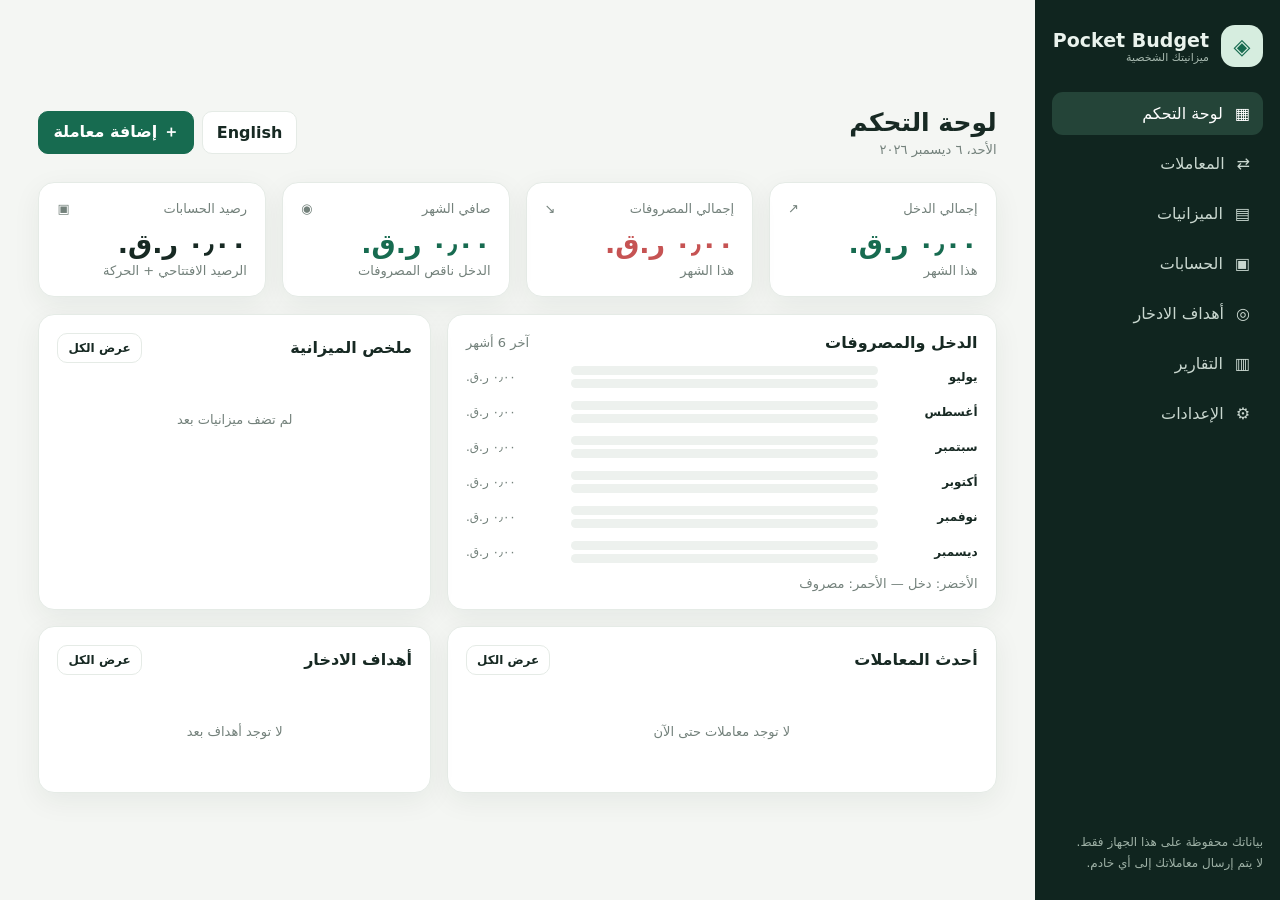
==== index.html @ aff509b7 "Add Pocket Budget personal finance web app" ====
<!doctype html>
<html lang="ar" dir="rtl">
<head>
<meta charset="utf-8"><meta name="viewport" content="width=device-width,initial-scale=1">
<meta name="theme-color" content="#10251f"><meta name="description" content="Pocket Budget — ميزانيتك الشخصية ببساطة">
<title>Pocket Budget | ميزانيتك الشخصية</title>
<style>
:root{--bg:#f4f6f3;--panel:#fff;--ink:#172923;--muted:#73817b;--line:#e5ebe6;--green:#176b50;--green2:#e8f3ed;--red:#c65353;--amber:#bd8733;--shadow:0 8px 28px #142b2010}
*{box-sizing:border-box}body{margin:0;background:var(--bg);color:var(--ink);font-family:system-ui,-apple-system,"Segoe UI",Tahoma,Arial,sans-serif}button,input,select,textarea{font:inherit}button{cursor:pointer}.app{display:grid;grid-template-columns:245px 1fr;min-height:100vh}.side{background:#10251f;color:#eaf3ed;padding:25px 17px;display:flex;flex-direction:column;gap:25px}.brand{display:flex;align-items:center;gap:12px;font-size:19px;font-weight:800}.logo{width:42px;height:42px;border-radius:14px;background:#d6eddf;color:#176b50;display:grid;place-items:center;font-size:22px}.side small{color:#a7b9af}.nav{display:grid;gap:7px}.nav button{border:0;background:transparent;color:#c9d7cf;text-align:right;padding:12px 13px;border-radius:11px;display:flex;gap:12px;align-items:center}.nav button.active,.nav button:hover{background:#244438;color:#fff}.side-foot{margin-top:auto;font-size:12px;color:#9eb1a6;line-height:1.8}.main{padding:27px clamp(16px,3vw,42px);max-width:1500px;width:100%;margin:auto}.top{display:flex;justify-content:space-between;align-items:center;gap:12px;margin-bottom:25px}.top h1{font-size:25px;margin:0 0 5px}.sub{color:var(--muted);font-size:13px}.actions{display:flex;gap:8px;flex-wrap:wrap}.btn{border:1px solid var(--line);background:#fff;color:var(--ink);padding:10px 14px;border-radius:10px;font-weight:650}.btn.primary{background:var(--green);border-color:var(--green);color:white}.btn.danger{color:var(--red)}.btn.small{padding:7px 10px;font-size:12px}.grid{display:grid;gap:16px}.stats{grid-template-columns:repeat(4,minmax(0,1fr));margin-bottom:17px}.card{background:var(--panel);border:1px solid var(--line);border-radius:16px;padding:18px;box-shadow:var(--shadow);min-width:0}.stat-label{font-size:13px;color:var(--muted);display:flex;justify-content:space-between}.stat-value{font-size:clamp(20px,2.2vw,27px);font-weight:800;margin:12px 0 4px;direction:ltr;text-align:right}.positive{color:var(--green)}.negative{color:var(--red)}.muted{color:var(--muted)}.two{grid-template-columns:1.4fr 1fr}.section-head{display:flex;justify-content:space-between;align-items:center;gap:10px;margin-bottom:14px}.section-head h2{font-size:16px;margin:0}.bars{display:grid;gap:13px}.barrow{display:grid;grid-template-columns:90px 1fr 95px;gap:10px;align-items:center;font-size:12px}.track{height:9px;border-radius:20px;background:#edf1ee;overflow:hidden}.fill{height:100%;border-radius:20px;background:var(--green)}.fill.red{background:#d66d6d}.list{display:grid;gap:0}.item{display:flex;justify-content:space-between;align-items:center;gap:12px;padding:13px 0;border-bottom:1px solid var(--line)}.item:last-child{border:0}.item-main{display:flex;align-items:center;gap:11px;min-width:0}.bubble{width:37px;height:37px;display:grid;place-items:center;background:var(--green2);border-radius:12px;flex:none}.item-title{font-weight:700;font-size:13px}.item-meta{font-size:11px;color:var(--muted);margin-top:3px}.amount{font-weight:750;white-space:nowrap;direction:ltr}.table-wrap{overflow:auto}table{width:100%;border-collapse:collapse;white-space:nowrap}th,td{text-align:right;padding:13px 10px;border-bottom:1px solid var(--line);font-size:13px}th{color:var(--muted);font-weight:600;font-size:12px}td .tag{font-size:11px;padding:4px 8px;border-radius:20px;background:#edf2ee}.empty{text-align:center;padding:35px 10px;color:var(--muted);font-size:13px}.formgrid{display:grid;grid-template-columns:1fr 1fr;gap:12px}.field{display:grid;gap:6px}.field.full{grid-column:1/-1}.field label{font-size:12px;color:var(--muted);font-weight:650}.field input,.field select,.field textarea{width:100%;border:1px solid var(--line);background:#fff;border-radius:9px;padding:11px;color:var(--ink);outline:none}.field input:focus,.field select:focus{border-color:var(--green)}.modal{position:fixed;inset:0;background:#071b13a8;display:none;place-items:center;padding:16px;z-index:5}.modal.show{display:grid}.dialog{background:#fff;border-radius:17px;padding:22px;width:min(540px,100%);max-height:90vh;overflow:auto}.dialog-head{display:flex;justify-content:space-between;align-items:center;margin-bottom:17px}.dialog-head h2{margin:0;font-size:18px}.close{border:0;background:#f1f4f1;border-radius:9px;width:34px;height:34px}.progress{height:8px;background:#edf1ee;border-radius:20px;overflow:hidden;margin:10px 0}.progress span{display:block;height:100%;background:var(--green)}.page{display:none}.page.active{display:block}.notice{background:#fff8e9;border:1px solid #f1dfb8;color:#79591f;border-radius:12px;padding:12px 14px;font-size:12px;line-height:1.8;margin-bottom:16px}.toolbar{display:flex;gap:8px;flex-wrap:wrap;margin-bottom:14px}.toolbar input,.toolbar select{border:1px solid var(--line);border-radius:9px;background:#fff;padding:9px}.goal-card{display:grid;grid-template-columns:1fr auto;gap:8px;align-items:center}.goal-card .progress{grid-column:1/-1}.footnote{font-size:11px;color:var(--muted);line-height:1.8;margin-top:16px}
@media(max-width:900px){.app{grid-template-columns:1fr}.side{padding:12px 14px;gap:12px}.brand{font-size:16px}.logo{width:35px;height:35px}.nav{display:flex;overflow:auto}.nav button{white-space:nowrap;padding:9px 11px;font-size:12px}.side-foot{display:none}.main{padding:18px 13px}.stats{grid-template-columns:repeat(2,minmax(0,1fr))}.two{grid-template-columns:1fr}.top{align-items:flex-start}.top h1{font-size:21px}}
@media(max-width:430px){.formgrid{grid-template-columns:1fr}.field.full{grid-column:auto}.barrow{grid-template-columns:75px 1fr 78px}.btn{padding:9px 11px;font-size:12px}}
</style>
</head>
<body>
<div class="app">
<aside class="side"><div class="brand"><div class="logo">◈</div><div>Pocket Budget<small style="display:block;font-size:11px;font-weight:400">ميزانيتك الشخصية</small></div></div>
<nav class="nav" id="nav">
<button class="active" data-page="dashboard">▦ <span data-ar="لوحة التحكم" data-en="Dashboard">لوحة التحكم</span></button>
<button data-page="transactions">⇄ <span data-ar="المعاملات" data-en="Transactions">المعاملات</span></button>
<button data-page="budgets">▤ <span data-ar="الميزانيات" data-en="Budgets">الميزانيات</span></button>
<button data-page="accounts">▣ <span data-ar="الحسابات" data-en="Accounts">الحسابات</span></button>
<button data-page="goals">◎ <span data-ar="أهداف الادخار" data-en="Savings goals">أهداف الادخار</span></button>
<button data-page="reports">▥ <span data-ar="التقارير" data-en="Reports">التقارير</span></button>
<button data-page="settings">⚙ <span data-ar="الإعدادات" data-en="Settings">الإعدادات</span></button>
</nav><div class="side-foot">بياناتك محفوظة على هذا الجهاز فقط.<br>لا يتم إرسال معاملاتك إلى أي خادم.</div></aside>
<main class="main">
<header class="top"><div><h1 id="pageTitle">لوحة التحكم</h1><div class="sub" id="today"></div></div><div class="actions"><button class="btn" id="langBtn">English</button><button class="btn primary" id="quickAdd">＋ إضافة معاملة</button></div></header>
<section class="page active" id="dashboard">
<div class="grid stats">
<div class="card"><div class="stat-label">إجمالي الدخل <span>↗</span></div><div class="stat-value positive" id="incomeStat">0</div><div class="sub">هذا الشهر</div></div>
<div class="card"><div class="stat-label">إجمالي المصروفات <span>↘</span></div><div class="stat-value negative" id="expenseStat">0</div><div class="sub">هذا الشهر</div></div>
<div class="card"><div class="stat-label">صافي الشهر <span>◉</span></div><div class="stat-value" id="netStat">0</div><div class="sub">الدخل ناقص المصروفات</div></div>
<div class="card"><div class="stat-label">رصيد الحسابات <span>▣</span></div><div class="stat-value" id="balanceStat">0</div><div class="sub">الرصيد الافتتاحي + الحركة</div></div>
</div>
<div class="grid two">
<div class="card"><div class="section-head"><h2>الدخل والمصروفات</h2><span class="sub">آخر 6 أشهر</span></div><div id="monthBars" class="bars"></div></div>
<div class="card"><div class="section-head"><h2>ملخص الميزانية</h2><button class="btn small" data-goto="budgets">عرض الكل</button></div><div id="budgetSummary"></div></div>
<div class="card"><div class="section-head"><h2>أحدث المعاملات</h2><button class="btn small" data-goto="transactions">عرض الكل</button></div><div id="recentList" class="list"></div></div>
<div class="card"><div class="section-head"><h2>أهداف الادخار</h2><button class="btn small" data-goto="goals">عرض الكل</button></div><div id="goalSummary"></div></div>
</div>
</section>
<section class="page" id="transactions"><div class="card"><div class="section-head"><h2>سجل المعاملات</h2><button class="btn primary" id="addTransaction">＋ معاملة جديدة</button></div><div class="toolbar"><input id="txSearch" placeholder="بحث في الوصف أو التصنيف"><select id="txType"><option value="all">كل الأنواع</option><option value="income">دخل</option><option value="expense">مصروف</option></select><input type="month" id="txMonth"></div><div class="table-wrap"><table><thead><tr><th>التاريخ</th><th>الوصف</th><th>التصنيف</th><th>الحساب</th><th>النوع</th><th>المبلغ</th><th></th></tr></thead><tbody id="txRows"></tbody></table></div></div></section>
<section class="page" id="budgets"><div class="card"><div class="section-head"><h2>الميزانيات الشهرية حسب التصنيف</h2><button class="btn primary" id="addBudget">＋ ميزانية جديدة</button></div><div id="budgetList"></div></div></section>
<section class="page" id="accounts"><div class="card"><div class="section-head"><h2>الحسابات والمحافظ</h2><button class="btn primary" id="addAccount">＋ حساب جديد</button></div><div id="accountList"></div><p class="footnote">يتم احتساب رصيد كل حساب من الرصيد الافتتاحي مضافًا إليه الدخل ومطروحًا منه المصروفات المسجلة عليه. لا تسجل التحويل بين حساباتك كدخل أو مصروف؛ دعم التحويلات الداخلية سيضاف في مرحلة لاحقة.</p></div></section>
<section class="page" id="goals"><div class="card"><div class="section-head"><h2>أهداف الادخار</h2><button class="btn primary" id="addGoal">＋ هدف جديد</button></div><div id="goalList"></div></div></section>
<section class="page" id="reports"><div class="grid two"><div class="card"><div class="section-head"><h2>ملخص الفترة</h2></div><div class="field"><label>الشهر</label><input type="month" id="reportMonth"></div><div id="reportSummary" style="margin-top:18px"></div></div><div class="card"><div class="section-head"><h2>المصروفات حسب التصنيف</h2></div><div id="categoryReport"></div></div></div><div class="card" style="margin-top:16px"><div class="section-head"><h2>النسخ والتصدير</h2></div><p class="sub">احتفظ بنسخة احتياطية دورية من بياناتك.</p><div class="actions"><button class="btn primary" id="exportJson">تصدير نسخة احتياطية JSON</button><button class="btn" id="exportCsv">تصدير المعاملات CSV</button><label class="btn" for="importFile">استيراد نسخة احتياطية</label><input id="importFile" type="file" accept=".json,application/json" hidden></div></div></section>
<section class="page" id="settings"><div class="card"><div class="section-head"><h2>إعدادات التطبيق</h2></div><div class="formgrid"><div class="field"><label>العملة الأساسية</label><select id="baseCurrency"><option value="QAR">QAR — ريال قطري</option><option value="EGP">EGP — جنيه مصري</option><option value="USD">USD — دولار أمريكي</option><option value="SAR">SAR — ريال سعودي</option><option value="AED">AED — درهم إماراتي</option></select></div><div class="field"><label>اللغة</label><select id="language"><option value="ar">العربية</option><option value="en">English</option></select></div></div><div class="notice" style="margin-top:16px">العملة الأساسية تستخدم لعرض الأرقام. في هذه النسخة، أدخل جميع المبالغ بنفس العملة المختارة؛ لا يوجد تحويل تلقائي بين العملات.</div><div class="actions"><button class="btn primary" id="saveSettings">حفظ الإعدادات</button><button class="btn danger" id="clearData">مسح جميع البيانات</button></div></div><div class="card" style="margin-top:16px"><h2 style="font-size:16px">الخصوصية والبيانات</h2><p class="sub">يستخدم التطبيق التخزين المحلي في المتصفح (Local Storage). مسح بيانات المتصفح أو تغيير الجهاز قد يؤدي إلى فقدان البيانات؛ استخدم النسخ الاحتياطي لاستعادتها. لا تضع معلومات مصرفية سرية أو كلمات مرور في التطبيق.</p></div></section>
</main></div>
<div class="modal" id="modal"><div class="dialog"><div class="dialog-head"><h2 id="modalTitle"></h2><button class="close" id="closeModal">×</button></div><form id="modalForm"><div id="modalFields" class="formgrid"></div><div class="actions" style="justify-content:flex-start;margin-top:18px"><button class="btn primary" type="submit">حفظ</button><button class="btn" type="button" id="cancelModal">إلغاء</button></div></form></div></div>
<script>
const KEY='pocketBudget.v1';
const defaults={currency:'QAR',language:'ar',accounts:[{id:'cash',name:'نقدي',opening:0}],transactions:[],budgets:[],goals:[]};
let state=load(),editId=null,modalKind='';
function load(){try{return {...defaults,...JSON.parse(localStorage.getItem(KEY)||'{}')}}catch{return structuredClone(defaults)}}
function save(){localStorage.setItem(KEY,JSON.stringify(state));render()}
const $=id=>document.getElementById(id), money=n=>new Intl.NumberFormat(state.language==='ar'?'ar-QA':'en-US',{style:'currency',currency:state.currency,maximumFractionDigits:2}).format(Number(n)||0), id=()=>Date.now().toString(36)+Math.random().toString(36).slice(2,7), monthNow=()=>new Date().toISOString().slice(0,7), esc=s=>String(s??'').replace(/[&<>"']/g,c=>({'&':'&amp;','<':'&lt;','>':'&gt;','"':'&quot;',"'":'&#39;'}[c]));
const cats={income:['راتب','عمل إضافي','استثمار','أخرى'],expense:['سكن','طعام','مواصلات','فواتير','صحة','تعليم','تسوق','ترفيه','التزامات','أخرى']};
function txFor(m,type){return state.transactions.filter(t=>t.date.startsWith(m)&&(!type||t.type===type))}
function totals(m){let a=txFor(m,'income').reduce((s,t)=>s+t.amount,0),b=txFor(m,'expense').reduce((s,t)=>s+t.amount,0);return {income:a,expense:b,net:a-b}}
function accountBalance(a){return a.opening+state.transactions.filter(t=>t.accountId===a.id).reduce((s,t)=>s+(t.type==='income'?t.amount:-t.amount),0)}
function fmtDate(d){return new Date(d+'T12:00:00').toLocaleDateString(state.language==='ar'?'ar-QA':'en-GB')}
function render(){let m=monthNow(),t=totals(m),balance=state.accounts.reduce((s,a)=>s+accountBalance(a),0);$('incomeStat').textContent=money(t.income);$('expenseStat').textContent=money(t.expense);$('netStat').textContent=money(t.net);$('netStat').className='stat-value '+(t.net>=0?'positive':'negative');$('balanceStat').textContent=money(balance);
$('today').textContent=new Date().toLocaleDateString(state.language==='ar'?'ar-QA':'en-GB',{weekday:'long',year:'numeric',month:'long',day:'numeric'});
renderBars();renderBudgetSummary();renderRecent();renderTransactions();renderBudgets();renderAccounts();renderGoals();renderReports();$('baseCurrency').value=state.currency;$('language').value=state.language}
function renderBars(){let arr=[];for(let i=5;i>=0;i--){let d=new Date();d.setDate(1);d.setMonth(d.getMonth()-i);let m=d.toISOString().slice(0,7);arr.push({label:d.toLocaleDateString(state.language==='ar'?'ar-QA':'en-US',{month:'short'}),...totals(m)})}let max=Math.max(1,...arr.flatMap(x=>[x.income,x.expense]));$('monthBars').innerHTML=arr.map(x=>'<div class="barrow"><b>'+x.label+'</b><div style="display:grid;gap:4px"><div class="track"><div class="fill" style="width:'+x.income/max*100+'%"></div></div><div class="track"><div class="fill red" style="width:'+x.expense/max*100+'%"></div></div></div><span class="muted" style="direction:ltr;text-align:left">'+money(x.income-x.expense)+'</span></div>').join('')+'<div class="sub">الأخضر: دخل — الأحمر: مصروف</div>'}
function renderBudgetSummary(){let m=monthNow(),bs=state.budgets; $('budgetSummary').innerHTML=bs.length?bs.slice(0,5).map(b=>{let used=txFor(m,'expense').filter(t=>t.category===b.category).reduce((s,t)=>s+t.amount,0),p=b.limit?Math.min(100,used/b.limit*100):0;return '<div style="margin:12px 0"><div class="section-head"><b style="font-size:13px">'+esc(b.category)+'</b><span class="sub">'+money(used)+' / '+money(b.limit)+'</span></div><div class="progress"><span style="width:'+p+'%;background:'+(p>=100?'#c65353':'var(--green)')+'"></span></div></div>'}).join(''):'<div class="empty">لم تضف ميزانيات بعد</div>'}
function renderRecent(){let arr=[...state.transactions].sort((a,b)=>b.date.localeCompare(a.date)).slice(0,5);$('recentList').innerHTML=arr.length?arr.map(txItem).join(''):'<div class="empty">لا توجد معاملات حتى الآن</div>'}
function txItem(t){return '<div class="item"><div class="item-main"><div class="bubble">'+(t.type==='income'?'↗':'↘')+'</div><div><div class="item-title">'+esc(t.description)+'</div><div class="item-meta">'+esc(t.category)+' · '+fmtDate(t.date)+'</div></div></div><div class="amount '+(t.type==='income'?'positive':'negative')+'">'+(t.type==='income'?'+':'−')+money(t.amount)+'</div></div>'}
function renderTransactions(){let q=($('txSearch')?.value||'').toLowerCase(),typ=$('txType')?.value||'all',mon=$('txMonth')?.value||'';let arr=[...state.transactions].filter(t=>(typ==='all'||t.type===typ)&&(!mon||t.date.startsWith(mon))&&(!q||(t.description+' '+t.category).toLowerCase().includes(q))).sort((a,b)=>b.date.localeCompare(a.date));$('txRows').innerHTML=arr.length?arr.map(t=>'<tr><td>'+fmtDate(t.date)+'</td><td>'+esc(t.description)+'</td><td>'+esc(t.category)+'</td><td>'+esc(state.accounts.find(a=>a.id===t.accountId)?.name||'—')+'</td><td><span class="tag">'+(t.type==='income'?'دخل':'مصروف')+'</span></td><td class="amount '+(t.type==='income'?'positive':'negative')+'">'+(t.type==='income'?'+':'−')+money(t.amount)+'</td><td><button class="btn small" onclick="editTx(\''+t.id+'\')">تعديل</button> <button class="btn small danger" onclick="delTx(\''+t.id+'\')">حذف</button></td></tr>').join(''):'<tr><td colspan="7" class="empty">لا توجد نتائج</td></tr>'}
function renderBudgets(){$('budgetList').innerHTML=state.budgets.length?state.budgets.map(b=>{let used=txFor(monthNow(),'expense').filter(t=>t.category===b.category).reduce((s,t)=>s+t.amount,0),p=b.limit?Math.min(100,used/b.limit*100):0;return '<div class="item"><div style="flex:1"><div class="section-head"><b>'+esc(b.category)+'</b><span class="sub">'+money(used)+' من '+money(b.limit)+'</span></div><div class="progress"><span style="width:'+p+'%;background:'+(p>=100?'#c65353':'var(--green)')+'"></span></div><div class="sub">'+(b.limit-used>=0?'متبقي '+money(b.limit-used):'تجاوزت الحد بمقدار '+money(used-b.limit))+'</div></div><button class="btn small danger" onclick="delBudget(\''+b.id+'\')">حذف</button></div>'}).join(''):'<div class="empty">أنشئ ميزانية لتحديد حدود الإنفاق الشهرية</div>'}
function renderAccounts(){$('accountList').innerHTML=state.accounts.map(a=>'<div class="item"><div class="item-main"><div class="bubble">▣</div><div><div class="item-title">'+esc(a.name)+'</div><div class="item-meta">الرصيد الافتتاحي: '+money(a.opening)+'</div></div></div><b class="amount">'+money(accountBalance(a))+'</b></div>').join('')}
function renderGoals(){let html=state.goals.length?state.goals.map(g=>{let p=g.target?Math.min(100,g.saved/g.target*100):0;return '<div class="item goal-card"><div><b>'+esc(g.name)+'</b><div class="sub">'+money(g.saved)+' من '+money(g.target)+'</div></div><button class="btn small" onclick="contribute(\''+g.id+'\')">＋ إضافة ادخار</button><div class="progress"><span style="width:'+p+'%"></span></div></div>'}).join(''):'<div class="empty">ابدأ بتحديد هدف ادخار</div>';$('goalList').innerHTML=html;$('goalSummary').innerHTML=state.goals.length?state.goals.slice(0,3).map(g=>'<div style="margin:12px 0"><b>'+esc(g.name)+'</b><div class="sub">'+money(g.saved)+' / '+money(g.target)+'</div><div class="progress"><span style="width:'+Math.min(100,g.saved/g.target*100)+'%"></span></div></div>').join(''):'<div class="empty">لا توجد أهداف بعد</div>'}
function renderReports(){let m=$('reportMonth')?.value||monthNow(),t=totals(m);$('reportSummary').innerHTML='<div class="item"><span>الدخل</span><b class="positive">'+money(t.income)+'</b></div><div class="item"><span>المصروفات</span><b class="negative">'+money(t.expense)+'</b></div><div class="item"><span>الصافي</span><b>'+money(t.net)+'</b></div>';let cats=[...new Set(txFor(m,'expense').map(x=>x.category))].map(c=>({c,v:txFor(m,'expense').filter(x=>x.category===c).reduce((s,x)=>s+x.amount,0)})).sort((a,b)=>b.v-a.v),max=Math.max(1,...cats.map(x=>x.v));$('categoryReport').innerHTML=cats.length?cats.map(x=>'<div style="margin:12px 0"><div class="section-head"><b>'+esc(x.c)+'</b><span class="sub">'+money(x.v)+'</span></div><div class="progress"><span style="width:'+x.v/max*100+'%"></span></div></div>').join(''):'<div class="empty">لا توجد مصروفات في هذه الفترة</div>'}
function go(page){document.querySelectorAll('.page').forEach(x=>x.classList.toggle('active',x.id===page));document.querySelectorAll('#nav button').forEach(x=>x.classList.toggle('active',x.dataset.page===page));$('pageTitle').textContent=document.querySelector('[data-page="'+page+'"] span').textContent; if(page==='transactions')renderTransactions()}
function openModal(kind,title,fields){modalKind=kind;editId=null;$('modalTitle').textContent=title;$('modalFields').innerHTML=fields.join('');$('modal').classList.add('show')}
function field(name,label,type='text',value='',opts='',full=false){return '<div class="field '+(full?'full':'')+'"><label>'+label+'</label>'+(type==='select'?'<select name="'+name+'">'+opts+'</select>':'<input name="'+name+'" type="'+type+'" value="'+esc(value)+'" '+(type==='number'?'min="0" step="0.01"':'')+' required>')+'</div>'}
function selectOpts(arr,selected){return arr.map(x=>'<option '+(x===selected?'selected':'')+'>'+esc(x)+'</option>').join('')}
function txForm(t={}){let type=t.type||'expense';openModal('tx',t.id?'تعديل المعاملة':'إضافة معاملة',[field('type','النوع','select',type,'<option value="expense">مصروف</option><option value="income">دخل</option>'),field('amount','المبلغ','number',t.amount||''),field('description','الوصف','text',t.description||''),field('date','التاريخ','date',t.date||new Date().toISOString().slice(0,10)),field('category','التصنيف','select',t.category||cats[type][0],selectOpts(cats[type],t.category||cats[type][0])),field('accountId','الحساب','select',t.accountId||state.accounts[0]?.id,state.accounts.map(a=>'<option value="'+a.id+'" '+(a.id===(t.accountId||state.accounts[0]?.id)?'selected':'')+'>'+esc(a.name)+'</option>').join(''))]);editId=t.id||null}
function editTx(i){let t=state.transactions.find(x=>x.id===i);if(t)txForm(t)}function delTx(i){if(confirm('هل تريد حذف هذه المعاملة؟')){state.transactions=state.transactions.filter(x=>x.id!==i);save()}}
function delBudget(i){state.budgets=state.budgets.filter(x=>x.id!==i);save()}
function contribute(i){let g=state.goals.find(x=>x.id===i),v=Number(prompt('كم تريد إضافته إلى الهدف؟'));if(g&&v>0){g.saved+=v;save()}}
$('modalForm').addEventListener('submit',e=>{e.preventDefault();let d=Object.fromEntries(new FormData(e.target));if(modalKind==='tx'){let obj={id:editId||id(),...d,amount:Number(d.amount)};if(editId)state.transactions=state.transactions.map(x=>x.id===editId?obj:x);else state.transactions.push(obj)}else if(modalKind==='budget'){state.budgets.push({id:id(),category:d.category,limit:Number(d.limit)})}else if(modalKind==='account'){state.accounts.push({id:id(),name:d.name,opening:Number(d.opening)})}else if(modalKind==='goal'){state.goals.push({id:id(),name:d.name,target:Number(d.target),saved:Number(d.saved||0)})}save();$('modal').classList.remove('show')});
$('closeModal').onclick=$('cancelModal').onclick=()=>$('modal').classList.remove('show');
$('addTransaction').onclick=$('quickAdd').onclick=()=>txForm();
$('addBudget').onclick=()=>openModal('budget','ميزانية جديدة',[field('category','التصنيف','select',cats.expense[0],selectOpts(cats.expense)),field('limit','الحد الشهري','number','')]);
$('addAccount').onclick=()=>openModal('account','حساب جديد',[field('name','اسم الحساب','text',''),field('opening','الرصيد الافتتاحي','number','0')]);
$('addGoal').onclick=()=>openModal('goal','هدف ادخار جديد',[field('name','اسم الهدف','text',''),field('target','المبلغ المستهدف','number',''),field('saved','المبلغ المدخر حاليًا','number','0')]);
$('nav').onclick=e=>{let b=e.target.closest('button[data-page]');if(b)go(b.dataset.page)};
document.querySelectorAll('[data-goto]').forEach(b=>b.onclick=()=>go(b.dataset.goto));
['txSearch','txType','txMonth'].forEach(x=>$(x).addEventListener('input',renderTransactions));$('reportMonth').value=monthNow();$('reportMonth').onchange=renderReports;
$('saveSettings').onclick=()=>{state.currency=$('baseCurrency').value;state.language=$('language').value;document.documentElement.lang=state.language;document.documentElement.dir=state.language==='ar'?'rtl':'ltr';save()};
$('langBtn').onclick=()=>{state.language=state.language==='ar'?'en':'ar';$('language').value=state.language;document.documentElement.lang=state.language;document.documentElement.dir=state.language==='ar'?'rtl':'ltr';save()};
$('clearData').onclick=()=>{if(confirm('سيتم حذف جميع المعاملات والحسابات والميزانيات والأهداف نهائيًا من هذا الجهاز. هل أنت متأكد؟')){state=structuredClone(defaults);save()}};
$('exportJson').onclick=()=>download('pocket-budget-backup.json',JSON.stringify(state,null,2),'application/json');
$('exportCsv').onclick=()=>{let rows=[['date','type','description','category','account','amount'],...state.transactions.map(t=>[t.date,t.type,t.description,t.category,state.accounts.find(a=>a.id===t.accountId)?.name||'',t.amount])];download('pocket-budget-transactions.csv','\ufeff'+rows.map(r=>r.map(v=>'"'+String(v).replace(/"/g,'""')+'"').join(',')).join('\n'),'text/csv;charset=utf-8')};
function download(name,data,type){let a=document.createElement('a'),u=URL.createObjectURL(new Blob([data],{type}));a.href=u;a.download=name;a.click();URL.revokeObjectURL(u)}
$('importFile').onchange=async e=>{let f=e.target.files[0];if(!f)return;try{let x=JSON.parse(await f.text());if(!Array.isArray(x.transactions)||!Array.isArray(x.accounts))throw Error();if(confirm('سيتم استبدال البيانات الحالية بمحتوى النسخة الاحتياطية. متابعة؟')){state={...defaults,...x};save();alert('تم استيراد النسخة الاحتياطية')}}catch{alert('ملف غير صالح أو ليس نسخة Pocket Budget')}e.target.value=''};
render();
</script>
</body></html>
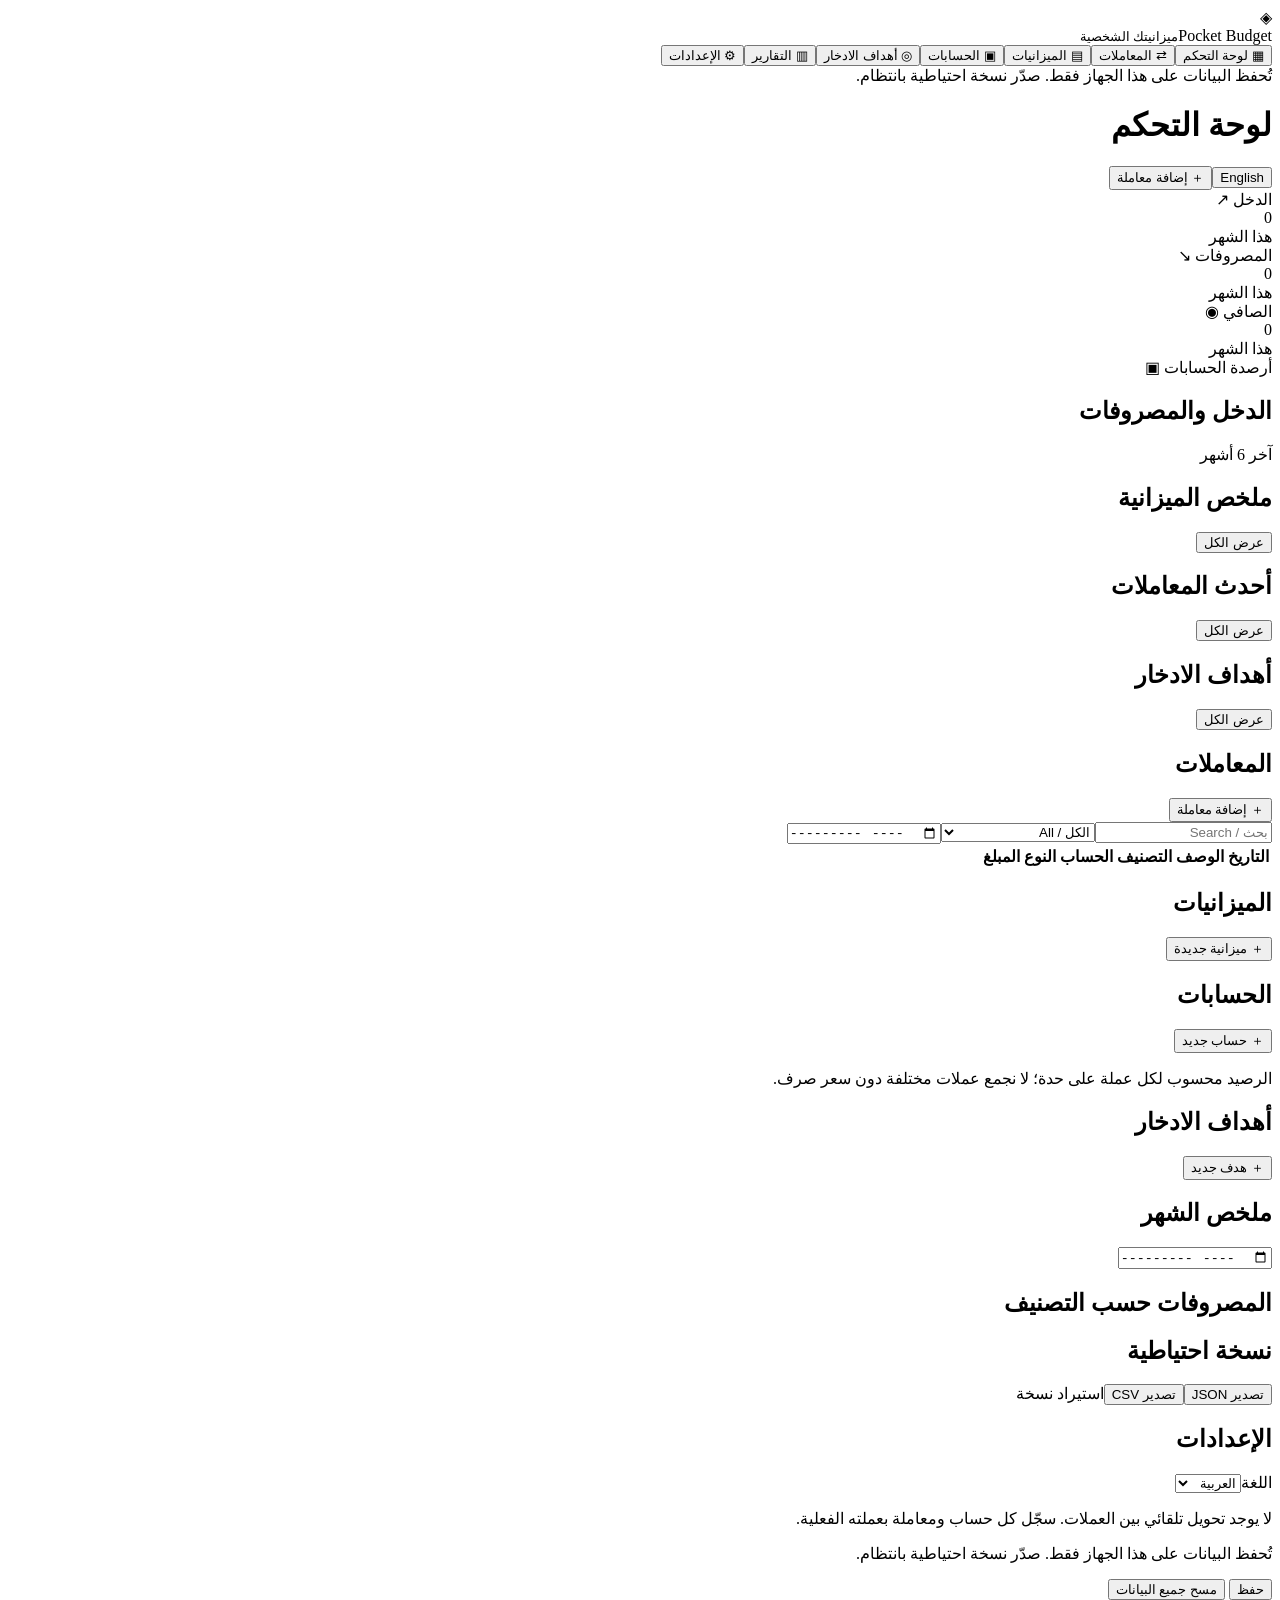
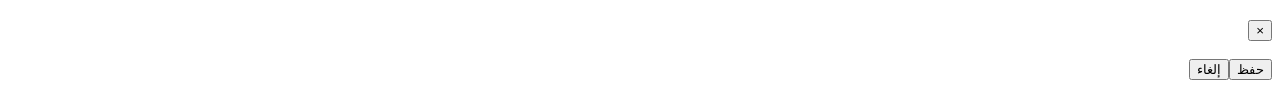
==== commit fd78c938: "Upgrade Pocket Budget into offline-first multilingual finance app" ====
--- a/index.html
+++ b/index.html
@@ -1,100 +1,13 @@
 <!doctype html>
-<html lang="ar" dir="rtl">
-<head>
-<meta charset="utf-8"><meta name="viewport" content="width=device-width,initial-scale=1">
-<meta name="theme-color" content="#10251f"><meta name="description" content="Pocket Budget — ميزانيتك الشخصية ببساطة">
-<title>Pocket Budget | ميزانيتك الشخصية</title>
-<style>
-:root{--bg:#f4f6f3;--panel:#fff;--ink:#172923;--muted:#73817b;--line:#e5ebe6;--green:#176b50;--green2:#e8f3ed;--red:#c65353;--amber:#bd8733;--shadow:0 8px 28px #142b2010}
-*{box-sizing:border-box}body{margin:0;background:var(--bg);color:var(--ink);font-family:system-ui,-apple-system,"Segoe UI",Tahoma,Arial,sans-serif}button,input,select,textarea{font:inherit}button{cursor:pointer}.app{display:grid;grid-template-columns:245px 1fr;min-height:100vh}.side{background:#10251f;color:#eaf3ed;padding:25px 17px;display:flex;flex-direction:column;gap:25px}.brand{display:flex;align-items:center;gap:12px;font-size:19px;font-weight:800}.logo{width:42px;height:42px;border-radius:14px;background:#d6eddf;color:#176b50;display:grid;place-items:center;font-size:22px}.side small{color:#a7b9af}.nav{display:grid;gap:7px}.nav button{border:0;background:transparent;color:#c9d7cf;text-align:right;padding:12px 13px;border-radius:11px;display:flex;gap:12px;align-items:center}.nav button.active,.nav button:hover{background:#244438;color:#fff}.side-foot{margin-top:auto;font-size:12px;color:#9eb1a6;line-height:1.8}.main{padding:27px clamp(16px,3vw,42px);max-width:1500px;width:100%;margin:auto}.top{display:flex;justify-content:space-between;align-items:center;gap:12px;margin-bottom:25px}.top h1{font-size:25px;margin:0 0 5px}.sub{color:var(--muted);font-size:13px}.actions{display:flex;gap:8px;flex-wrap:wrap}.btn{border:1px solid var(--line);background:#fff;color:var(--ink);padding:10px 14px;border-radius:10px;font-weight:650}.btn.primary{background:var(--green);border-color:var(--green);color:white}.btn.danger{color:var(--red)}.btn.small{padding:7px 10px;font-size:12px}.grid{display:grid;gap:16px}.stats{grid-template-columns:repeat(4,minmax(0,1fr));margin-bottom:17px}.card{background:var(--panel);border:1px solid var(--line);border-radius:16px;padding:18px;box-shadow:var(--shadow);min-width:0}.stat-label{font-size:13px;color:var(--muted);display:flex;justify-content:space-between}.stat-value{font-size:clamp(20px,2.2vw,27px);font-weight:800;margin:12px 0 4px;direction:ltr;text-align:right}.positive{color:var(--green)}.negative{color:var(--red)}.muted{color:var(--muted)}.two{grid-template-columns:1.4fr 1fr}.section-head{display:flex;justify-content:space-between;align-items:center;gap:10px;margin-bottom:14px}.section-head h2{font-size:16px;margin:0}.bars{display:grid;gap:13px}.barrow{display:grid;grid-template-columns:90px 1fr 95px;gap:10px;align-items:center;font-size:12px}.track{height:9px;border-radius:20px;background:#edf1ee;overflow:hidden}.fill{height:100%;border-radius:20px;background:var(--green)}.fill.red{background:#d66d6d}.list{display:grid;gap:0}.item{display:flex;justify-content:space-between;align-items:center;gap:12px;padding:13px 0;border-bottom:1px solid var(--line)}.item:last-child{border:0}.item-main{display:flex;align-items:center;gap:11px;min-width:0}.bubble{width:37px;height:37px;display:grid;place-items:center;background:var(--green2);border-radius:12px;flex:none}.item-title{font-weight:700;font-size:13px}.item-meta{font-size:11px;color:var(--muted);margin-top:3px}.amount{font-weight:750;white-space:nowrap;direction:ltr}.table-wrap{overflow:auto}table{width:100%;border-collapse:collapse;white-space:nowrap}th,td{text-align:right;padding:13px 10px;border-bottom:1px solid var(--line);font-size:13px}th{color:var(--muted);font-weight:600;font-size:12px}td .tag{font-size:11px;padding:4px 8px;border-radius:20px;background:#edf2ee}.empty{text-align:center;padding:35px 10px;color:var(--muted);font-size:13px}.formgrid{display:grid;grid-template-columns:1fr 1fr;gap:12px}.field{display:grid;gap:6px}.field.full{grid-column:1/-1}.field label{font-size:12px;color:var(--muted);font-weight:650}.field input,.field select,.field textarea{width:100%;border:1px solid var(--line);background:#fff;border-radius:9px;padding:11px;color:var(--ink);outline:none}.field input:focus,.field select:focus{border-color:var(--green)}.modal{position:fixed;inset:0;background:#071b13a8;display:none;place-items:center;padding:16px;z-index:5}.modal.show{display:grid}.dialog{background:#fff;border-radius:17px;padding:22px;width:min(540px,100%);max-height:90vh;overflow:auto}.dialog-head{display:flex;justify-content:space-between;align-items:center;margin-bottom:17px}.dialog-head h2{margin:0;font-size:18px}.close{border:0;background:#f1f4f1;border-radius:9px;width:34px;height:34px}.progress{height:8px;background:#edf1ee;border-radius:20px;overflow:hidden;margin:10px 0}.progress span{display:block;height:100%;background:var(--green)}.page{display:none}.page.active{display:block}.notice{background:#fff8e9;border:1px solid #f1dfb8;color:#79591f;border-radius:12px;padding:12px 14px;font-size:12px;line-height:1.8;margin-bottom:16px}.toolbar{display:flex;gap:8px;flex-wrap:wrap;margin-bottom:14px}.toolbar input,.toolbar select{border:1px solid var(--line);border-radius:9px;background:#fff;padding:9px}.goal-card{display:grid;grid-template-columns:1fr auto;gap:8px;align-items:center}.goal-card .progress{grid-column:1/-1}.footnote{font-size:11px;color:var(--muted);line-height:1.8;margin-top:16px}
-@media(max-width:900px){.app{grid-template-columns:1fr}.side{padding:12px 14px;gap:12px}.brand{font-size:16px}.logo{width:35px;height:35px}.nav{display:flex;overflow:auto}.nav button{white-space:nowrap;padding:9px 11px;font-size:12px}.side-foot{display:none}.main{padding:18px 13px}.stats{grid-template-columns:repeat(2,minmax(0,1fr))}.two{grid-template-columns:1fr}.top{align-items:flex-start}.top h1{font-size:21px}}
-@media(max-width:430px){.formgrid{grid-template-columns:1fr}.field.full{grid-column:auto}.barrow{grid-template-columns:75px 1fr 78px}.btn{padding:9px 11px;font-size:12px}}
-</style>
-</head>
-<body>
-<div class="app">
-<aside class="side"><div class="brand"><div class="logo">◈</div><div>Pocket Budget<small style="display:block;font-size:11px;font-weight:400">ميزانيتك الشخصية</small></div></div>
-<nav class="nav" id="nav">
-<button class="active" data-page="dashboard">▦ <span data-ar="لوحة التحكم" data-en="Dashboard">لوحة التحكم</span></button>
-<button data-page="transactions">⇄ <span data-ar="المعاملات" data-en="Transactions">المعاملات</span></button>
-<button data-page="budgets">▤ <span data-ar="الميزانيات" data-en="Budgets">الميزانيات</span></button>
-<button data-page="accounts">▣ <span data-ar="الحسابات" data-en="Accounts">الحسابات</span></button>
-<button data-page="goals">◎ <span data-ar="أهداف الادخار" data-en="Savings goals">أهداف الادخار</span></button>
-<button data-page="reports">▥ <span data-ar="التقارير" data-en="Reports">التقارير</span></button>
-<button data-page="settings">⚙ <span data-ar="الإعدادات" data-en="Settings">الإعدادات</span></button>
-</nav><div class="side-foot">بياناتك محفوظة على هذا الجهاز فقط.<br>لا يتم إرسال معاملاتك إلى أي خادم.</div></aside>
-<main class="main">
-<header class="top"><div><h1 id="pageTitle">لوحة التحكم</h1><div class="sub" id="today"></div></div><div class="actions"><button class="btn" id="langBtn">English</button><button class="btn primary" id="quickAdd">＋ إضافة معاملة</button></div></header>
-<section class="page active" id="dashboard">
-<div class="grid stats">
-<div class="card"><div class="stat-label">إجمالي الدخل <span>↗</span></div><div class="stat-value positive" id="incomeStat">0</div><div class="sub">هذا الشهر</div></div>
-<div class="card"><div class="stat-label">إجمالي المصروفات <span>↘</span></div><div class="stat-value negative" id="expenseStat">0</div><div class="sub">هذا الشهر</div></div>
-<div class="card"><div class="stat-label">صافي الشهر <span>◉</span></div><div class="stat-value" id="netStat">0</div><div class="sub">الدخل ناقص المصروفات</div></div>
-<div class="card"><div class="stat-label">رصيد الحسابات <span>▣</span></div><div class="stat-value" id="balanceStat">0</div><div class="sub">الرصيد الافتتاحي + الحركة</div></div>
-</div>
-<div class="grid two">
-<div class="card"><div class="section-head"><h2>الدخل والمصروفات</h2><span class="sub">آخر 6 أشهر</span></div><div id="monthBars" class="bars"></div></div>
-<div class="card"><div class="section-head"><h2>ملخص الميزانية</h2><button class="btn small" data-goto="budgets">عرض الكل</button></div><div id="budgetSummary"></div></div>
-<div class="card"><div class="section-head"><h2>أحدث المعاملات</h2><button class="btn small" data-goto="transactions">عرض الكل</button></div><div id="recentList" class="list"></div></div>
-<div class="card"><div class="section-head"><h2>أهداف الادخار</h2><button class="btn small" data-goto="goals">عرض الكل</button></div><div id="goalSummary"></div></div>
-</div>
-</section>
-<section class="page" id="transactions"><div class="card"><div class="section-head"><h2>سجل المعاملات</h2><button class="btn primary" id="addTransaction">＋ معاملة جديدة</button></div><div class="toolbar"><input id="txSearch" placeholder="بحث في الوصف أو التصنيف"><select id="txType"><option value="all">كل الأنواع</option><option value="income">دخل</option><option value="expense">مصروف</option></select><input type="month" id="txMonth"></div><div class="table-wrap"><table><thead><tr><th>التاريخ</th><th>الوصف</th><th>التصنيف</th><th>الحساب</th><th>النوع</th><th>المبلغ</th><th></th></tr></thead><tbody id="txRows"></tbody></table></div></div></section>
-<section class="page" id="budgets"><div class="card"><div class="section-head"><h2>الميزانيات الشهرية حسب التصنيف</h2><button class="btn primary" id="addBudget">＋ ميزانية جديدة</button></div><div id="budgetList"></div></div></section>
-<section class="page" id="accounts"><div class="card"><div class="section-head"><h2>الحسابات والمحافظ</h2><button class="btn primary" id="addAccount">＋ حساب جديد</button></div><div id="accountList"></div><p class="footnote">يتم احتساب رصيد كل حساب من الرصيد الافتتاحي مضافًا إليه الدخل ومطروحًا منه المصروفات المسجلة عليه. لا تسجل التحويل بين حساباتك كدخل أو مصروف؛ دعم التحويلات الداخلية سيضاف في مرحلة لاحقة.</p></div></section>
-<section class="page" id="goals"><div class="card"><div class="section-head"><h2>أهداف الادخار</h2><button class="btn primary" id="addGoal">＋ هدف جديد</button></div><div id="goalList"></div></div></section>
-<section class="page" id="reports"><div class="grid two"><div class="card"><div class="section-head"><h2>ملخص الفترة</h2></div><div class="field"><label>الشهر</label><input type="month" id="reportMonth"></div><div id="reportSummary" style="margin-top:18px"></div></div><div class="card"><div class="section-head"><h2>المصروفات حسب التصنيف</h2></div><div id="categoryReport"></div></div></div><div class="card" style="margin-top:16px"><div class="section-head"><h2>النسخ والتصدير</h2></div><p class="sub">احتفظ بنسخة احتياطية دورية من بياناتك.</p><div class="actions"><button class="btn primary" id="exportJson">تصدير نسخة احتياطية JSON</button><button class="btn" id="exportCsv">تصدير المعاملات CSV</button><label class="btn" for="importFile">استيراد نسخة احتياطية</label><input id="importFile" type="file" accept=".json,application/json" hidden></div></div></section>
-<section class="page" id="settings"><div class="card"><div class="section-head"><h2>إعدادات التطبيق</h2></div><div class="formgrid"><div class="field"><label>العملة الأساسية</label><select id="baseCurrency"><option value="QAR">QAR — ريال قطري</option><option value="EGP">EGP — جنيه مصري</option><option value="USD">USD — دولار أمريكي</option><option value="SAR">SAR — ريال سعودي</option><option value="AED">AED — درهم إماراتي</option></select></div><div class="field"><label>اللغة</label><select id="language"><option value="ar">العربية</option><option value="en">English</option></select></div></div><div class="notice" style="margin-top:16px">العملة الأساسية تستخدم لعرض الأرقام. في هذه النسخة، أدخل جميع المبالغ بنفس العملة المختارة؛ لا يوجد تحويل تلقائي بين العملات.</div><div class="actions"><button class="btn primary" id="saveSettings">حفظ الإعدادات</button><button class="btn danger" id="clearData">مسح جميع البيانات</button></div></div><div class="card" style="margin-top:16px"><h2 style="font-size:16px">الخصوصية والبيانات</h2><p class="sub">يستخدم التطبيق التخزين المحلي في المتصفح (Local Storage). مسح بيانات المتصفح أو تغيير الجهاز قد يؤدي إلى فقدان البيانات؛ استخدم النسخ الاحتياطي لاستعادتها. لا تضع معلومات مصرفية سرية أو كلمات مرور في التطبيق.</p></div></section>
-</main></div>
-<div class="modal" id="modal"><div class="dialog"><div class="dialog-head"><h2 id="modalTitle"></h2><button class="close" id="closeModal">×</button></div><form id="modalForm"><div id="modalFields" class="formgrid"></div><div class="actions" style="justify-content:flex-start;margin-top:18px"><button class="btn primary" type="submit">حفظ</button><button class="btn" type="button" id="cancelModal">إلغاء</button></div></form></div></div>
-<script>
-const KEY='pocketBudget.v1';
-const defaults={currency:'QAR',language:'ar',accounts:[{id:'cash',name:'نقدي',opening:0}],transactions:[],budgets:[],goals:[]};
-let state=load(),editId=null,modalKind='';
-function load(){try{return {...defaults,...JSON.parse(localStorage.getItem(KEY)||'{}')}}catch{return structuredClone(defaults)}}
-function save(){localStorage.setItem(KEY,JSON.stringify(state));render()}
-const $=id=>document.getElementById(id), money=n=>new Intl.NumberFormat(state.language==='ar'?'ar-QA':'en-US',{style:'currency',currency:state.currency,maximumFractionDigits:2}).format(Number(n)||0), id=()=>Date.now().toString(36)+Math.random().toString(36).slice(2,7), monthNow=()=>new Date().toISOString().slice(0,7), esc=s=>String(s??'').replace(/[&<>"']/g,c=>({'&':'&amp;','<':'&lt;','>':'&gt;','"':'&quot;',"'":'&#39;'}[c]));
-const cats={income:['راتب','عمل إضافي','استثمار','أخرى'],expense:['سكن','طعام','مواصلات','فواتير','صحة','تعليم','تسوق','ترفيه','التزامات','أخرى']};
-function txFor(m,type){return state.transactions.filter(t=>t.date.startsWith(m)&&(!type||t.type===type))}
-function totals(m){let a=txFor(m,'income').reduce((s,t)=>s+t.amount,0),b=txFor(m,'expense').reduce((s,t)=>s+t.amount,0);return {income:a,expense:b,net:a-b}}
-function accountBalance(a){return a.opening+state.transactions.filter(t=>t.accountId===a.id).reduce((s,t)=>s+(t.type==='income'?t.amount:-t.amount),0)}
-function fmtDate(d){return new Date(d+'T12:00:00').toLocaleDateString(state.language==='ar'?'ar-QA':'en-GB')}
-function render(){let m=monthNow(),t=totals(m),balance=state.accounts.reduce((s,a)=>s+accountBalance(a),0);$('incomeStat').textContent=money(t.income);$('expenseStat').textContent=money(t.expense);$('netStat').textContent=money(t.net);$('netStat').className='stat-value '+(t.net>=0?'positive':'negative');$('balanceStat').textContent=money(balance);
-$('today').textContent=new Date().toLocaleDateString(state.language==='ar'?'ar-QA':'en-GB',{weekday:'long',year:'numeric',month:'long',day:'numeric'});
-renderBars();renderBudgetSummary();renderRecent();renderTransactions();renderBudgets();renderAccounts();renderGoals();renderReports();$('baseCurrency').value=state.currency;$('language').value=state.language}
-function renderBars(){let arr=[];for(let i=5;i>=0;i--){let d=new Date();d.setDate(1);d.setMonth(d.getMonth()-i);let m=d.toISOString().slice(0,7);arr.push({label:d.toLocaleDateString(state.language==='ar'?'ar-QA':'en-US',{month:'short'}),...totals(m)})}let max=Math.max(1,...arr.flatMap(x=>[x.income,x.expense]));$('monthBars').innerHTML=arr.map(x=>'<div class="barrow"><b>'+x.label+'</b><div style="display:grid;gap:4px"><div class="track"><div class="fill" style="width:'+x.income/max*100+'%"></div></div><div class="track"><div class="fill red" style="width:'+x.expense/max*100+'%"></div></div></div><span class="muted" style="direction:ltr;text-align:left">'+money(x.income-x.expense)+'</span></div>').join('')+'<div class="sub">الأخضر: دخل — الأحمر: مصروف</div>'}
-function renderBudgetSummary(){let m=monthNow(),bs=state.budgets; $('budgetSummary').innerHTML=bs.length?bs.slice(0,5).map(b=>{let used=txFor(m,'expense').filter(t=>t.category===b.category).reduce((s,t)=>s+t.amount,0),p=b.limit?Math.min(100,used/b.limit*100):0;return '<div style="margin:12px 0"><div class="section-head"><b style="font-size:13px">'+esc(b.category)+'</b><span class="sub">'+money(used)+' / '+money(b.limit)+'</span></div><div class="progress"><span style="width:'+p+'%;background:'+(p>=100?'#c65353':'var(--green)')+'"></span></div></div>'}).join(''):'<div class="empty">لم تضف ميزانيات بعد</div>'}
-function renderRecent(){let arr=[...state.transactions].sort((a,b)=>b.date.localeCompare(a.date)).slice(0,5);$('recentList').innerHTML=arr.length?arr.map(txItem).join(''):'<div class="empty">لا توجد معاملات حتى الآن</div>'}
-function txItem(t){return '<div class="item"><div class="item-main"><div class="bubble">'+(t.type==='income'?'↗':'↘')+'</div><div><div class="item-title">'+esc(t.description)+'</div><div class="item-meta">'+esc(t.category)+' · '+fmtDate(t.date)+'</div></div></div><div class="amount '+(t.type==='income'?'positive':'negative')+'">'+(t.type==='income'?'+':'−')+money(t.amount)+'</div></div>'}
-function renderTransactions(){let q=($('txSearch')?.value||'').toLowerCase(),typ=$('txType')?.value||'all',mon=$('txMonth')?.value||'';let arr=[...state.transactions].filter(t=>(typ==='all'||t.type===typ)&&(!mon||t.date.startsWith(mon))&&(!q||(t.description+' '+t.category).toLowerCase().includes(q))).sort((a,b)=>b.date.localeCompare(a.date));$('txRows').innerHTML=arr.length?arr.map(t=>'<tr><td>'+fmtDate(t.date)+'</td><td>'+esc(t.description)+'</td><td>'+esc(t.category)+'</td><td>'+esc(state.accounts.find(a=>a.id===t.accountId)?.name||'—')+'</td><td><span class="tag">'+(t.type==='income'?'دخل':'مصروف')+'</span></td><td class="amount '+(t.type==='income'?'positive':'negative')+'">'+(t.type==='income'?'+':'−')+money(t.amount)+'</td><td><button class="btn small" onclick="editTx(\''+t.id+'\')">تعديل</button> <button class="btn small danger" onclick="delTx(\''+t.id+'\')">حذف</button></td></tr>').join(''):'<tr><td colspan="7" class="empty">لا توجد نتائج</td></tr>'}
-function renderBudgets(){$('budgetList').innerHTML=state.budgets.length?state.budgets.map(b=>{let used=txFor(monthNow(),'expense').filter(t=>t.category===b.category).reduce((s,t)=>s+t.amount,0),p=b.limit?Math.min(100,used/b.limit*100):0;return '<div class="item"><div style="flex:1"><div class="section-head"><b>'+esc(b.category)+'</b><span class="sub">'+money(used)+' من '+money(b.limit)+'</span></div><div class="progress"><span style="width:'+p+'%;background:'+(p>=100?'#c65353':'var(--green)')+'"></span></div><div class="sub">'+(b.limit-used>=0?'متبقي '+money(b.limit-used):'تجاوزت الحد بمقدار '+money(used-b.limit))+'</div></div><button class="btn small danger" onclick="delBudget(\''+b.id+'\')">حذف</button></div>'}).join(''):'<div class="empty">أنشئ ميزانية لتحديد حدود الإنفاق الشهرية</div>'}
-function renderAccounts(){$('accountList').innerHTML=state.accounts.map(a=>'<div class="item"><div class="item-main"><div class="bubble">▣</div><div><div class="item-title">'+esc(a.name)+'</div><div class="item-meta">الرصيد الافتتاحي: '+money(a.opening)+'</div></div></div><b class="amount">'+money(accountBalance(a))+'</b></div>').join('')}
-function renderGoals(){let html=state.goals.length?state.goals.map(g=>{let p=g.target?Math.min(100,g.saved/g.target*100):0;return '<div class="item goal-card"><div><b>'+esc(g.name)+'</b><div class="sub">'+money(g.saved)+' من '+money(g.target)+'</div></div><button class="btn small" onclick="contribute(\''+g.id+'\')">＋ إضافة ادخار</button><div class="progress"><span style="width:'+p+'%"></span></div></div>'}).join(''):'<div class="empty">ابدأ بتحديد هدف ادخار</div>';$('goalList').innerHTML=html;$('goalSummary').innerHTML=state.goals.length?state.goals.slice(0,3).map(g=>'<div style="margin:12px 0"><b>'+esc(g.name)+'</b><div class="sub">'+money(g.saved)+' / '+money(g.target)+'</div><div class="progress"><span style="width:'+Math.min(100,g.saved/g.target*100)+'%"></span></div></div>').join(''):'<div class="empty">لا توجد أهداف بعد</div>'}
-function renderReports(){let m=$('reportMonth')?.value||monthNow(),t=totals(m);$('reportSummary').innerHTML='<div class="item"><span>الدخل</span><b class="positive">'+money(t.income)+'</b></div><div class="item"><span>المصروفات</span><b class="negative">'+money(t.expense)+'</b></div><div class="item"><span>الصافي</span><b>'+money(t.net)+'</b></div>';let cats=[...new Set(txFor(m,'expense').map(x=>x.category))].map(c=>({c,v:txFor(m,'expense').filter(x=>x.category===c).reduce((s,x)=>s+x.amount,0)})).sort((a,b)=>b.v-a.v),max=Math.max(1,...cats.map(x=>x.v));$('categoryReport').innerHTML=cats.length?cats.map(x=>'<div style="margin:12px 0"><div class="section-head"><b>'+esc(x.c)+'</b><span class="sub">'+money(x.v)+'</span></div><div class="progress"><span style="width:'+x.v/max*100+'%"></span></div></div>').join(''):'<div class="empty">لا توجد مصروفات في هذه الفترة</div>'}
-function go(page){document.querySelectorAll('.page').forEach(x=>x.classList.toggle('active',x.id===page));document.querySelectorAll('#nav button').forEach(x=>x.classList.toggle('active',x.dataset.page===page));$('pageTitle').textContent=document.querySelector('[data-page="'+page+'"] span').textContent; if(page==='transactions')renderTransactions()}
-function openModal(kind,title,fields){modalKind=kind;editId=null;$('modalTitle').textContent=title;$('modalFields').innerHTML=fields.join('');$('modal').classList.add('show')}
-function field(name,label,type='text',value='',opts='',full=false){return '<div class="field '+(full?'full':'')+'"><label>'+label+'</label>'+(type==='select'?'<select name="'+name+'">'+opts+'</select>':'<input name="'+name+'" type="'+type+'" value="'+esc(value)+'" '+(type==='number'?'min="0" step="0.01"':'')+' required>')+'</div>'}
-function selectOpts(arr,selected){return arr.map(x=>'<option '+(x===selected?'selected':'')+'>'+esc(x)+'</option>').join('')}
-function txForm(t={}){let type=t.type||'expense';openModal('tx',t.id?'تعديل المعاملة':'إضافة معاملة',[field('type','النوع','select',type,'<option value="expense">مصروف</option><option value="income">دخل</option>'),field('amount','المبلغ','number',t.amount||''),field('description','الوصف','text',t.description||''),field('date','التاريخ','date',t.date||new Date().toISOString().slice(0,10)),field('category','التصنيف','select',t.category||cats[type][0],selectOpts(cats[type],t.category||cats[type][0])),field('accountId','الحساب','select',t.accountId||state.accounts[0]?.id,state.accounts.map(a=>'<option value="'+a.id+'" '+(a.id===(t.accountId||state.accounts[0]?.id)?'selected':'')+'>'+esc(a.name)+'</option>').join(''))]);editId=t.id||null}
-function editTx(i){let t=state.transactions.find(x=>x.id===i);if(t)txForm(t)}function delTx(i){if(confirm('هل تريد حذف هذه المعاملة؟')){state.transactions=state.transactions.filter(x=>x.id!==i);save()}}
-function delBudget(i){state.budgets=state.budgets.filter(x=>x.id!==i);save()}
-function contribute(i){let g=state.goals.find(x=>x.id===i),v=Number(prompt('كم تريد إضافته إلى الهدف؟'));if(g&&v>0){g.saved+=v;save()}}
-$('modalForm').addEventListener('submit',e=>{e.preventDefault();let d=Object.fromEntries(new FormData(e.target));if(modalKind==='tx'){let obj={id:editId||id(),...d,amount:Number(d.amount)};if(editId)state.transactions=state.transactions.map(x=>x.id===editId?obj:x);else state.transactions.push(obj)}else if(modalKind==='budget'){state.budgets.push({id:id(),category:d.category,limit:Number(d.limit)})}else if(modalKind==='account'){state.accounts.push({id:id(),name:d.name,opening:Number(d.opening)})}else if(modalKind==='goal'){state.goals.push({id:id(),name:d.name,target:Number(d.target),saved:Number(d.saved||0)})}save();$('modal').classList.remove('show')});
-$('closeModal').onclick=$('cancelModal').onclick=()=>$('modal').classList.remove('show');
-$('addTransaction').onclick=$('quickAdd').onclick=()=>txForm();
-$('addBudget').onclick=()=>openModal('budget','ميزانية جديدة',[field('category','التصنيف','select',cats.expense[0],selectOpts(cats.expense)),field('limit','الحد الشهري','number','')]);
-$('addAccount').onclick=()=>openModal('account','حساب جديد',[field('name','اسم الحساب','text',''),field('opening','الرصيد الافتتاحي','number','0')]);
-$('addGoal').onclick=()=>openModal('goal','هدف ادخار جديد',[field('name','اسم الهدف','text',''),field('target','المبلغ المستهدف','number',''),field('saved','المبلغ المدخر حاليًا','number','0')]);
-$('nav').onclick=e=>{let b=e.target.closest('button[data-page]');if(b)go(b.dataset.page)};
-document.querySelectorAll('[data-goto]').forEach(b=>b.onclick=()=>go(b.dataset.goto));
-['txSearch','txType','txMonth'].forEach(x=>$(x).addEventListener('input',renderTransactions));$('reportMonth').value=monthNow();$('reportMonth').onchange=renderReports;
-$('saveSettings').onclick=()=>{state.currency=$('baseCurrency').value;state.language=$('language').value;document.documentElement.lang=state.language;document.documentElement.dir=state.language==='ar'?'rtl':'ltr';save()};
-$('langBtn').onclick=()=>{state.language=state.language==='ar'?'en':'ar';$('language').value=state.language;document.documentElement.lang=state.language;document.documentElement.dir=state.language==='ar'?'rtl':'ltr';save()};
-$('clearData').onclick=()=>{if(confirm('سيتم حذف جميع المعاملات والحسابات والميزانيات والأهداف نهائيًا من هذا الجهاز. هل أنت متأكد؟')){state=structuredClone(defaults);save()}};
-$('exportJson').onclick=()=>download('pocket-budget-backup.json',JSON.stringify(state,null,2),'application/json');
-$('exportCsv').onclick=()=>{let rows=[['date','type','description','category','account','amount'],...state.transactions.map(t=>[t.date,t.type,t.description,t.category,state.accounts.find(a=>a.id===t.accountId)?.name||'',t.amount])];download('pocket-budget-transactions.csv','\ufeff'+rows.map(r=>r.map(v=>'"'+String(v).replace(/"/g,'""')+'"').join(',')).join('\n'),'text/csv;charset=utf-8')};
-function download(name,data,type){let a=document.createElement('a'),u=URL.createObjectURL(new Blob([data],{type}));a.href=u;a.download=name;a.click();URL.revokeObjectURL(u)}
-$('importFile').onchange=async e=>{let f=e.target.files[0];if(!f)return;try{let x=JSON.parse(await f.text());if(!Array.isArray(x.transactions)||!Array.isArray(x.accounts))throw Error();if(confirm('سيتم استبدال البيانات الحالية بمحتوى النسخة الاحتياطية. متابعة؟')){state={...defaults,...x};save();alert('تم استيراد النسخة الاحتياطية')}}catch{alert('ملف غير صالح أو ليس نسخة Pocket Budget')}e.target.value=''};
-render();
-</script>
-</body></html>+<html lang="ar" dir="rtl"><head><meta charset="utf-8"><meta name="viewport" content="width=device-width,initial-scale=1,viewport-fit=cover"><meta name="theme-color" content="#10251f"><meta name="description" content="Pocket Budget — تطبيق عربي لإدارة الميزانية الشخصية والدخل والمصروفات والادخار."><link rel="manifest" href="./manifest.webmanifest"><link rel="stylesheet" href="./styles.css"><title>Pocket Budget | الميزانية الشخصية</title></head>
+<body><div class="shell"><aside><div class="brand"><div class="brandmark">◈</div><div>Pocket Budget<small>ميزانيتك الشخصية</small></div></div><nav class="nav">
+<button class="active" data-page="dashboard">▦ <span data-i18n="dashboard">لوحة التحكم</span></button><button data-page="transactions">⇄ <span data-i18n="transactions">المعاملات</span></button><button data-page="budgets">▤ <span data-i18n="budgets">الميزانيات</span></button><button data-page="accounts">▣ <span data-i18n="accounts">الحسابات</span></button><button data-page="goals">◎ <span data-i18n="goals">أهداف الادخار</span></button><button data-page="reports">▥ <span data-i18n="reports">التقارير</span></button><button data-page="settings">⚙ <span data-i18n="settings">الإعدادات</span></button></nav><div class="privacy-note" data-i18n="privacy">تُحفظ البيانات على هذا الجهاز فقط. صدّر نسخة احتياطية بانتظام.</div></aside>
+<main class="main"><header class="top"><div><h1 id="pageTitle">لوحة التحكم</h1><div class="sub" id="dateLine"></div></div><div class="actions"><button class="btn" id="langBtn">English</button><button class="btn primary" id="quickAdd">＋ <span data-i18n="addTx">إضافة معاملة</span></button></div></header>
+<section class="page active" id="dashboard"><div class="grid stats"><div class="card"><div class="stat-label"><span data-i18n="income">الدخل</span> ↗</div><div class="stat-value positive" id="statIncome">0</div><div class="sub" id="statCaption">هذا الشهر</div></div><div class="card"><div class="stat-label"><span data-i18n="expense">المصروفات</span> ↘</div><div class="stat-value negative" id="statExpense">0</div><div class="sub" data-i18n="thisMonth">هذا الشهر</div></div><div class="card"><div class="stat-label"><span data-i18n="net">الصافي</span> ◉</div><div class="stat-value" id="statNet">0</div><div class="sub" data-i18n="thisMonth">هذا الشهر</div></div><div class="card"><div class="stat-label"><span data-i18n="balance">أرصدة الحسابات</span> ▣</div><div id="statBalance"></div></div></div><div class="grid two"><div class="card"><div class="section-head"><h2 data-i18n="incomeExpense">الدخل والمصروفات</h2><span class="sub" data-i18n="monthly">آخر 6 أشهر</span></div><div id="monthBars" class="bars"></div></div><div class="card"><div class="section-head"><h2 data-i18n="budgetSummary">ملخص الميزانية</h2><button class="btn small" data-goto="budgets">عرض الكل</button></div><div id="budgetPreview"></div></div><div class="card"><div class="section-head"><h2 data-i18n="recent">أحدث المعاملات</h2><button class="btn small" data-goto="transactions">عرض الكل</button></div><div id="recent" class="list"></div></div><div class="card"><div class="section-head"><h2 data-i18n="goals">أهداف الادخار</h2><button class="btn small" data-goto="goals">عرض الكل</button></div><div id="goalPreview"></div></div></div></section>
+<section class="page" id="transactions"><div class="card"><div class="section-head"><h2 data-i18n="transactions">المعاملات</h2><button class="btn primary" id="newTx">＋ <span data-i18n="addTx">إضافة معاملة</span></button></div><div class="toolbar"><input id="filterSearch" placeholder="بحث / Search"><select id="filterType"><option value="all">الكل / All</option><option value="income">الدخل / Income</option><option value="expense">المصروفات / Expenses</option><option value="transfer">تحويل / Transfer</option></select><input type="month" id="filterMonth"></div><div class="table-wrap"><table><thead><tr><th data-i18n="date">التاريخ</th><th data-i18n="description">الوصف</th><th data-i18n="category">التصنيف</th><th data-i18n="account">الحساب</th><th data-i18n="type">النوع</th><th data-i18n="amount">المبلغ</th><th></th></tr></thead><tbody id="txRows"></tbody></table></div></div></section>
+<section class="page" id="budgets"><div class="card"><div class="section-head"><h2 data-i18n="budgets">الميزانيات</h2><button class="btn primary" id="newBudget">＋ <span data-i18n="addBudget">ميزانية جديدة</span></button></div><div id="budgetList"></div></div></section>
+<section class="page" id="accounts"><div class="card"><div class="section-head"><h2 data-i18n="accounts">الحسابات</h2><button class="btn primary" id="newAccount">＋ <span data-i18n="addAccount">حساب جديد</span></button></div><div id="accountList"></div><p class="footnote" data-i18n="accountsHint">الرصيد محسوب لكل عملة على حدة؛ لا نجمع عملات مختلفة دون سعر صرف.</p></div></section>
+<section class="page" id="goals"><div class="card"><div class="section-head"><h2 data-i18n="goals">أهداف الادخار</h2><button class="btn primary" id="newGoal">＋ <span data-i18n="addGoal">هدف جديد</span></button></div><div id="goalList"></div></div></section>
+<section class="page" id="reports"><div class="grid two"><div class="card"><div class="section-head"><h2 data-i18n="monthReport">ملخص الشهر</h2></div><input type="month" id="reportMonth"><div id="reportSummary"></div></div><div class="card"><div class="section-head"><h2 data-i18n="categorySpend">المصروفات حسب التصنيف</h2></div><div id="categoryReport"></div></div></div><div class="card" style="margin-top:15px"><div class="section-head"><h2 data-i18n="backup">نسخة احتياطية</h2></div><div class="actions"><button class="btn primary" id="backup" data-i18n="export">تصدير JSON</button><button class="btn" id="csv" data-i18n="exportCsv">تصدير CSV</button><label class="btn" for="restore" data-i18n="restore">استيراد نسخة</label><input id="restore" type="file" accept="application/json,.json" hidden></div></div></section>
+<section class="page" id="settings"><div class="card"><div class="section-head"><h2 data-i18n="settings">الإعدادات</h2></div><div class="formgrid"><div class="field"><label data-i18n="language">اللغة</label><select id="languageSetting"><option value="ar">العربية</option><option value="en">English</option></select></div></div><p class="notice" data-i18n="currencyWarning">لا يوجد تحويل تلقائي بين العملات. سجّل كل حساب ومعاملة بعملته الفعلية.</p><p class="footnote" data-i18n="privacy">تُحفظ البيانات على هذا الجهاز فقط. صدّر نسخة احتياطية بانتظام.</p><button class="btn primary" id="saveSettings">حفظ</button> <button class="btn danger" id="clearData" data-i18n="clear">مسح جميع البيانات</button></div></section></main></div>
+<div class="modal" id="modal"><div class="dialog"><div class="dialog-head"><h2 id="modalTitle"></h2><button class="close" id="close">×</button></div><form id="form"><div class="formgrid" id="fields"></div><div class="actions" style="margin-top:18px"><button class="btn primary" type="submit" data-i18n="save">حفظ</button><button class="btn" type="button" id="cancel" data-i18n="cancel">إلغاء</button></div></form></div></div><div class="toast" id="toast" role="status" aria-live="polite"></div><script src="./app.js" defer></script></body></html>
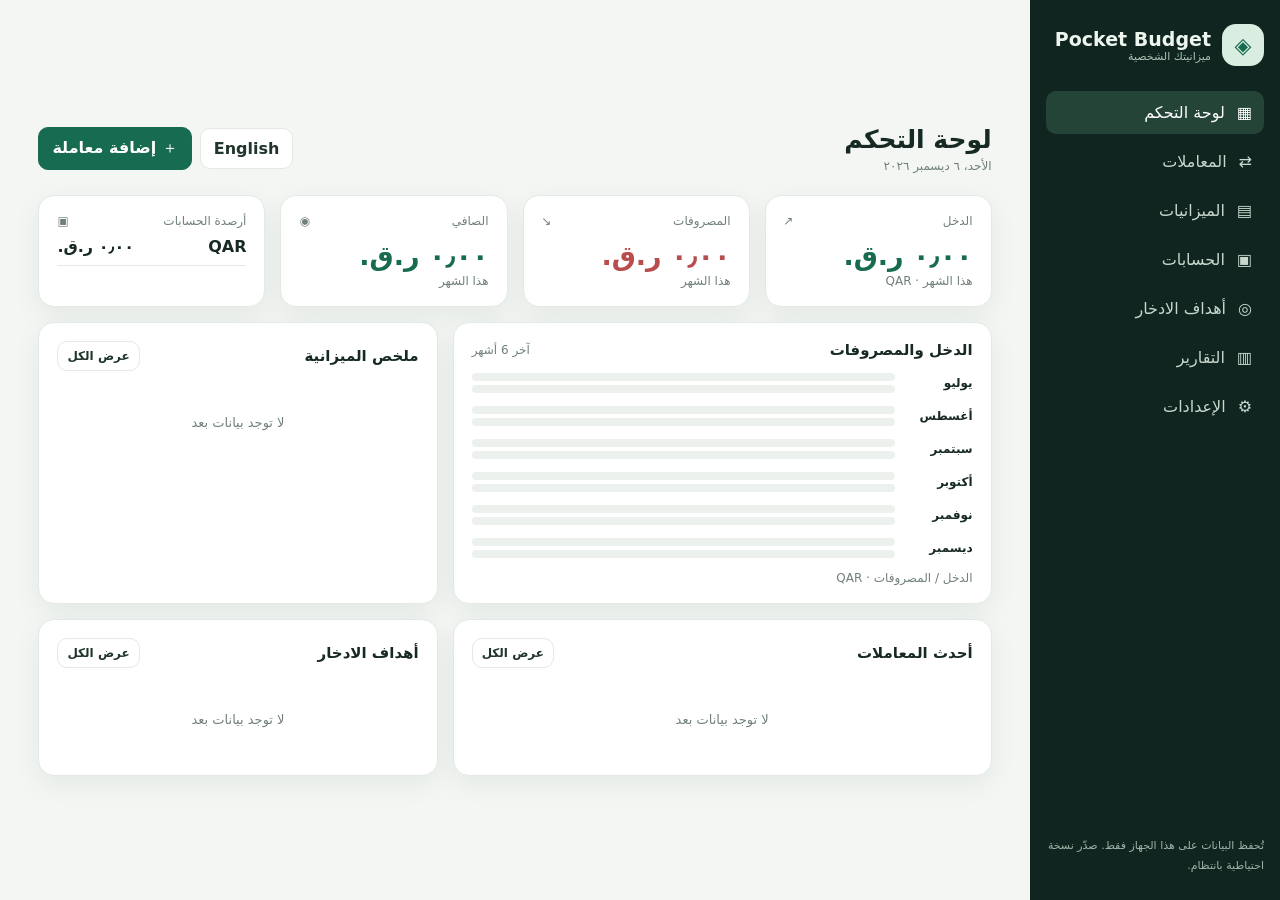
==== commit bfa3106b: "Add files via upload" ====
--- a/index.html
+++ b/index.html
@@ -1,13 +1,13 @@
 <!doctype html>
-<html lang="ar" dir="rtl"><head><meta charset="utf-8"><meta name="viewport" content="width=device-width,initial-scale=1,viewport-fit=cover"><meta name="theme-color" content="#10251f"><meta name="description" content="Pocket Budget — تطبيق عربي لإدارة الميزانية الشخصية والدخل والمصروفات والادخار."><link rel="manifest" href="./manifest.webmanifest"><link rel="stylesheet" href="./styles.css"><title>Pocket Budget | الميزانية الشخصية</title></head>
+<html lang="ar" dir="rtl"><head><meta charset="utf-8"><meta name="viewport" content="width=device-width,initial-scale=1,viewport-fit=cover"><meta name="theme-color" content="#10251f"><meta name="description" content="Pocket Budget — تطبيق عربي لإدارة الميزانية الشخصية والدخل والمصروفات والادخار."><link rel="manifest" href="./manifest.webmanifest"><link rel="icon" href="./icons/icon-192.png"><link rel="apple-touch-icon" href="./icons/icon-192.png"><link rel="stylesheet" href="./styles.css"><title>Pocket Budget | الميزانية الشخصية</title></head>
 <body><div class="shell"><aside><div class="brand"><div class="brandmark">◈</div><div>Pocket Budget<small>ميزانيتك الشخصية</small></div></div><nav class="nav">
 <button class="active" data-page="dashboard">▦ <span data-i18n="dashboard">لوحة التحكم</span></button><button data-page="transactions">⇄ <span data-i18n="transactions">المعاملات</span></button><button data-page="budgets">▤ <span data-i18n="budgets">الميزانيات</span></button><button data-page="accounts">▣ <span data-i18n="accounts">الحسابات</span></button><button data-page="goals">◎ <span data-i18n="goals">أهداف الادخار</span></button><button data-page="reports">▥ <span data-i18n="reports">التقارير</span></button><button data-page="settings">⚙ <span data-i18n="settings">الإعدادات</span></button></nav><div class="privacy-note" data-i18n="privacy">تُحفظ البيانات على هذا الجهاز فقط. صدّر نسخة احتياطية بانتظام.</div></aside>
 <main class="main"><header class="top"><div><h1 id="pageTitle">لوحة التحكم</h1><div class="sub" id="dateLine"></div></div><div class="actions"><button class="btn" id="langBtn">English</button><button class="btn primary" id="quickAdd">＋ <span data-i18n="addTx">إضافة معاملة</span></button></div></header>
-<section class="page active" id="dashboard"><div class="grid stats"><div class="card"><div class="stat-label"><span data-i18n="income">الدخل</span> ↗</div><div class="stat-value positive" id="statIncome">0</div><div class="sub" id="statCaption">هذا الشهر</div></div><div class="card"><div class="stat-label"><span data-i18n="expense">المصروفات</span> ↘</div><div class="stat-value negative" id="statExpense">0</div><div class="sub" data-i18n="thisMonth">هذا الشهر</div></div><div class="card"><div class="stat-label"><span data-i18n="net">الصافي</span> ◉</div><div class="stat-value" id="statNet">0</div><div class="sub" data-i18n="thisMonth">هذا الشهر</div></div><div class="card"><div class="stat-label"><span data-i18n="balance">أرصدة الحسابات</span> ▣</div><div id="statBalance"></div></div></div><div class="grid two"><div class="card"><div class="section-head"><h2 data-i18n="incomeExpense">الدخل والمصروفات</h2><span class="sub" data-i18n="monthly">آخر 6 أشهر</span></div><div id="monthBars" class="bars"></div></div><div class="card"><div class="section-head"><h2 data-i18n="budgetSummary">ملخص الميزانية</h2><button class="btn small" data-goto="budgets">عرض الكل</button></div><div id="budgetPreview"></div></div><div class="card"><div class="section-head"><h2 data-i18n="recent">أحدث المعاملات</h2><button class="btn small" data-goto="transactions">عرض الكل</button></div><div id="recent" class="list"></div></div><div class="card"><div class="section-head"><h2 data-i18n="goals">أهداف الادخار</h2><button class="btn small" data-goto="goals">عرض الكل</button></div><div id="goalPreview"></div></div></div></section>
+<section class="page active" id="dashboard"><div class="toolbar" id="dashBar" style="display:none"><select id="dashCur" aria-label="العملة / Currency"></select></div><div class="grid stats"><div class="card"><div class="stat-label"><span data-i18n="income">الدخل</span> ↗</div><div class="stat-value positive" id="statIncome">0</div><div class="sub" id="statCaption">هذا الشهر</div></div><div class="card"><div class="stat-label"><span data-i18n="expense">المصروفات</span> ↘</div><div class="stat-value negative" id="statExpense">0</div><div class="sub" data-i18n="thisMonth">هذا الشهر</div></div><div class="card"><div class="stat-label"><span data-i18n="net">الصافي</span> ◉</div><div class="stat-value" id="statNet">0</div><div class="sub" data-i18n="thisMonth">هذا الشهر</div></div><div class="card"><div class="stat-label"><span data-i18n="balance">أرصدة الحسابات</span> ▣</div><div id="statBalance"></div></div></div><div class="grid two"><div class="card"><div class="section-head"><h2 data-i18n="incomeExpense">الدخل والمصروفات</h2><span class="sub" data-i18n="monthly">آخر 6 أشهر</span></div><div id="monthBars" class="bars"></div></div><div class="card"><div class="section-head"><h2 data-i18n="budgetSummary">ملخص الميزانية</h2><button class="btn small" data-goto="budgets" data-i18n="viewAll">عرض الكل</button></div><div id="budgetPreview"></div></div><div class="card"><div class="section-head"><h2 data-i18n="recent">أحدث المعاملات</h2><button class="btn small" data-goto="transactions" data-i18n="viewAll">عرض الكل</button></div><div id="recent" class="list"></div></div><div class="card"><div class="section-head"><h2 data-i18n="goals">أهداف الادخار</h2><button class="btn small" data-goto="goals" data-i18n="viewAll">عرض الكل</button></div><div id="goalPreview"></div></div></div></section>
 <section class="page" id="transactions"><div class="card"><div class="section-head"><h2 data-i18n="transactions">المعاملات</h2><button class="btn primary" id="newTx">＋ <span data-i18n="addTx">إضافة معاملة</span></button></div><div class="toolbar"><input id="filterSearch" placeholder="بحث / Search"><select id="filterType"><option value="all">الكل / All</option><option value="income">الدخل / Income</option><option value="expense">المصروفات / Expenses</option><option value="transfer">تحويل / Transfer</option></select><input type="month" id="filterMonth"></div><div class="table-wrap"><table><thead><tr><th data-i18n="date">التاريخ</th><th data-i18n="description">الوصف</th><th data-i18n="category">التصنيف</th><th data-i18n="account">الحساب</th><th data-i18n="type">النوع</th><th data-i18n="amount">المبلغ</th><th></th></tr></thead><tbody id="txRows"></tbody></table></div></div></section>
 <section class="page" id="budgets"><div class="card"><div class="section-head"><h2 data-i18n="budgets">الميزانيات</h2><button class="btn primary" id="newBudget">＋ <span data-i18n="addBudget">ميزانية جديدة</span></button></div><div id="budgetList"></div></div></section>
 <section class="page" id="accounts"><div class="card"><div class="section-head"><h2 data-i18n="accounts">الحسابات</h2><button class="btn primary" id="newAccount">＋ <span data-i18n="addAccount">حساب جديد</span></button></div><div id="accountList"></div><p class="footnote" data-i18n="accountsHint">الرصيد محسوب لكل عملة على حدة؛ لا نجمع عملات مختلفة دون سعر صرف.</p></div></section>
 <section class="page" id="goals"><div class="card"><div class="section-head"><h2 data-i18n="goals">أهداف الادخار</h2><button class="btn primary" id="newGoal">＋ <span data-i18n="addGoal">هدف جديد</span></button></div><div id="goalList"></div></div></section>
 <section class="page" id="reports"><div class="grid two"><div class="card"><div class="section-head"><h2 data-i18n="monthReport">ملخص الشهر</h2></div><input type="month" id="reportMonth"><div id="reportSummary"></div></div><div class="card"><div class="section-head"><h2 data-i18n="categorySpend">المصروفات حسب التصنيف</h2></div><div id="categoryReport"></div></div></div><div class="card" style="margin-top:15px"><div class="section-head"><h2 data-i18n="backup">نسخة احتياطية</h2></div><div class="actions"><button class="btn primary" id="backup" data-i18n="export">تصدير JSON</button><button class="btn" id="csv" data-i18n="exportCsv">تصدير CSV</button><label class="btn" for="restore" data-i18n="restore">استيراد نسخة</label><input id="restore" type="file" accept="application/json,.json" hidden></div></div></section>
-<section class="page" id="settings"><div class="card"><div class="section-head"><h2 data-i18n="settings">الإعدادات</h2></div><div class="formgrid"><div class="field"><label data-i18n="language">اللغة</label><select id="languageSetting"><option value="ar">العربية</option><option value="en">English</option></select></div></div><p class="notice" data-i18n="currencyWarning">لا يوجد تحويل تلقائي بين العملات. سجّل كل حساب ومعاملة بعملته الفعلية.</p><p class="footnote" data-i18n="privacy">تُحفظ البيانات على هذا الجهاز فقط. صدّر نسخة احتياطية بانتظام.</p><button class="btn primary" id="saveSettings">حفظ</button> <button class="btn danger" id="clearData" data-i18n="clear">مسح جميع البيانات</button></div></section></main></div>
-<div class="modal" id="modal"><div class="dialog"><div class="dialog-head"><h2 id="modalTitle"></h2><button class="close" id="close">×</button></div><form id="form"><div class="formgrid" id="fields"></div><div class="actions" style="margin-top:18px"><button class="btn primary" type="submit" data-i18n="save">حفظ</button><button class="btn" type="button" id="cancel" data-i18n="cancel">إلغاء</button></div></form></div></div><div class="toast" id="toast" role="status" aria-live="polite"></div><script src="./app.js" defer></script></body></html>+<section class="page" id="settings"><div class="card"><div class="section-head"><h2 data-i18n="settings">الإعدادات</h2></div><div class="formgrid"><div class="field"><label data-i18n="language">اللغة</label><select id="languageSetting"><option value="ar">العربية</option><option value="en">English</option></select></div></div><p class="notice" data-i18n="currencyWarning">لا يوجد تحويل تلقائي بين العملات. سجّل كل حساب ومعاملة بعملته الفعلية.</p><p class="footnote" data-i18n="privacy">تُحفظ البيانات على هذا الجهاز فقط. صدّر نسخة احتياطية بانتظام.</p><button class="btn primary" id="saveSettings" data-i18n="save">حفظ</button> <button class="btn danger" id="clearData" data-i18n="clear">مسح جميع البيانات</button></div></section></main></div>
+<div class="modal" id="modal"><div class="dialog" role="dialog" aria-modal="true" aria-labelledby="modalTitle"><div class="dialog-head"><h2 id="modalTitle"></h2><button class="close" id="close" type="button" aria-label="إغلاق / Close">×</button></div><form id="form"><div class="formgrid" id="fields"></div><div class="actions" style="margin-top:18px"><button class="btn primary" type="submit" data-i18n="save">حفظ</button><button class="btn" type="button" id="cancel" data-i18n="cancel">إلغاء</button></div></form></div></div><div class="toast" id="toast" role="status" aria-live="polite"></div><script src="./app.js" defer></script></body></html>
--- a/styles.css
+++ b/styles.css
@@ -0,0 +1,5 @@
+:root{font-family:Inter,system-ui,-apple-system,"Segoe UI",Tahoma,Arial,sans-serif;color:#172923;background:#f3f6f3;font-synthesis:none;text-rendering:optimizeLegibility;--green:#176b50;--deep:#10251f;--muted:#718078;--line:#e3eae5;--panel:#fff;--red:#b94c4c;--shadow:0 8px 28px #142b2010}*{box-sizing:border-box}body{margin:0}button,input,select{font:inherit}button{cursor:pointer}.shell{min-height:100vh;display:grid;grid-template-columns:250px minmax(0,1fr)}aside{background:var(--deep);color:#edf5ef;padding:24px 16px;display:flex;flex-direction:column;gap:25px}.brand{display:flex;align-items:center;gap:11px;font-weight:800;font-size:19px}.brandmark{width:42px;height:42px;border-radius:14px;background:#d9eee0;color:var(--green);display:grid;place-items:center;font-size:22px}.brand small{display:block;font-size:11px;font-weight:400;color:#afc3b7}.nav{display:grid;gap:6px}.nav button{border:0;background:none;color:#c8d8ce;text-align:start;padding:12px;border-radius:10px;display:flex;align-items:center;gap:12px}.nav button.active,.nav button:hover{background:#244438;color:white}.privacy-note{margin-top:auto;color:#9fb4a8;font-size:11px;line-height:1.8}.main{padding:26px clamp(15px,3vw,42px);max-width:1600px;width:100%;margin:auto}.top{display:flex;justify-content:space-between;align-items:center;gap:14px;margin-bottom:22px}.top h1{font-size:25px;margin:0 0 5px}.muted,.sub{color:var(--muted);font-size:12px}.actions,.toolbar{display:flex;gap:8px;flex-wrap:wrap;align-items:center}.btn{border:1px solid var(--line);background:#fff;color:#20352b;border-radius:10px;padding:10px 13px;font-weight:650}.btn.primary{background:var(--green);border-color:var(--green);color:#fff}.btn.danger{color:var(--red)}.btn.small{padding:7px 9px;font-size:12px}.grid{display:grid;gap:15px}.stats{grid-template-columns:repeat(4,minmax(0,1fr));margin-bottom:15px}.card{background:var(--panel);border:1px solid var(--line);border-radius:16px;padding:18px;box-shadow:var(--shadow);min-width:0}.stat-label{display:flex;justify-content:space-between;color:var(--muted);font-size:12px}.stat-value{font-size:clamp(19px,2.2vw,27px);font-weight:800;margin:12px 0 3px;overflow-wrap:anywhere}.positive{color:var(--green)}.negative{color:var(--red)}.two{grid-template-columns:1.35fr 1fr}.section-head{display:flex;justify-content:space-between;align-items:center;gap:10px;margin-bottom:14px}.section-head h2{font-size:15px;margin:0}.bars{display:grid;gap:13px}.barrow{display:grid;grid-template-columns:68px 1fr;gap:10px;align-items:center;font-size:12px}.barpair{display:grid;gap:4px}.track,.progress{height:8px;background:#edf1ee;border-radius:20px;overflow:hidden}.fill,.progress>span{display:block;height:100%;background:var(--green);border-radius:20px}.fill.expense{background:#d47b72}.list{display:grid}.item{display:flex;justify-content:space-between;align-items:center;gap:12px;padding:12px 0;border-bottom:1px solid var(--line)}.item:last-child{border:0}.item-main{display:flex;align-items:center;gap:10px;min-width:0}.bubble{width:36px;height:36px;border-radius:11px;background:#e8f3ed;display:grid;place-items:center;flex:none}.item-title{font-weight:700;font-size:13px}.item-meta{font-size:11px;color:var(--muted);margin-top:3px}.amount{font-weight:750;white-space:nowrap;direction:ltr}.table-wrap{overflow:auto}table{width:100%;border-collapse:collapse;white-space:nowrap}th,td{text-align:start;padding:12px 9px;border-bottom:1px solid var(--line);font-size:12px}th{color:var(--muted);font-weight:650}.tag{display:inline-block;padding:4px 8px;border-radius:30px;background:#edf2ee;font-size:11px}.empty{text-align:center;padding:30px 8px;color:var(--muted);font-size:13px}.page{display:none}.page.active{display:block}.toolbar{margin-bottom:13px}.toolbar input,.toolbar select,.field input,.field select{border:1px solid var(--line);border-radius:9px;padding:10px;background:white;color:inherit;min-width:0}.toolbar input{flex:1;min-width:150px}.formgrid{display:grid;grid-template-columns:1fr 1fr;gap:12px}.field{display:grid;gap:6px}.field.full{grid-column:1/-1}.field label{font-size:12px;color:var(--muted);font-weight:650}.field input,.field select{width:100%}.progress{margin:9px 0}.modal{display:none;position:fixed;inset:0;background:#071b13aa;z-index:10;place-items:center;padding:15px}.modal.open{display:grid}.dialog{width:min(560px,100%);max-height:90vh;overflow:auto;background:white;border-radius:17px;padding:21px}.dialog-head{display:flex;justify-content:space-between;align-items:center;margin-bottom:16px}.dialog-head h2{font-size:18px;margin:0}.close{border:0;background:#f0f3f0;border-radius:9px;width:34px;height:34px}.notice{background:#fff8e9;border:1px solid #f1dfb8;color:#79591f;border-radius:11px;padding:12px;font-size:12px;line-height:1.8}.footnote{font-size:11px;color:var(--muted);line-height:1.8}.currency-total{display:flex;justify-content:space-between;padding:9px 0;border-bottom:1px solid var(--line)}.goalrow{display:grid;grid-template-columns:1fr auto;gap:8px;align-items:center}.goalrow .progress{grid-column:1/-1}.toast{position:fixed;bottom:20px;inset-inline-end:20px;background:#173c2d;color:white;padding:12px 16px;border-radius:10px;box-shadow:var(--shadow);z-index:20;display:none}.toast.show{display:block}.ltr{direction:ltr;unicode-bidi:plaintext}@media(max-width:900px){.shell{grid-template-columns:1fr}aside{padding:12px 14px;gap:12px}.brand{font-size:16px}.brandmark{width:35px;height:35px}.nav{display:flex;overflow-x:auto}.nav button{white-space:nowrap;padding:9px 10px;font-size:12px}.privacy-note{display:none}.main{padding:17px 13px}.stats{grid-template-columns:repeat(2,minmax(0,1fr))}.two{grid-template-columns:1fr}.top h1{font-size:21px}}@media(max-width:430px){.formgrid{grid-template-columns:1fr}.field.full{grid-column:auto}.top{align-items:flex-start}.btn{padding:9px 10px;font-size:12px}}
+:focus-visible{outline:2px solid #2f9e78;outline-offset:2px}
+.dialog{overscroll-behavior:contain}
+.goalrow .actions{flex-wrap:nowrap}
+.field label{cursor:pointer}
